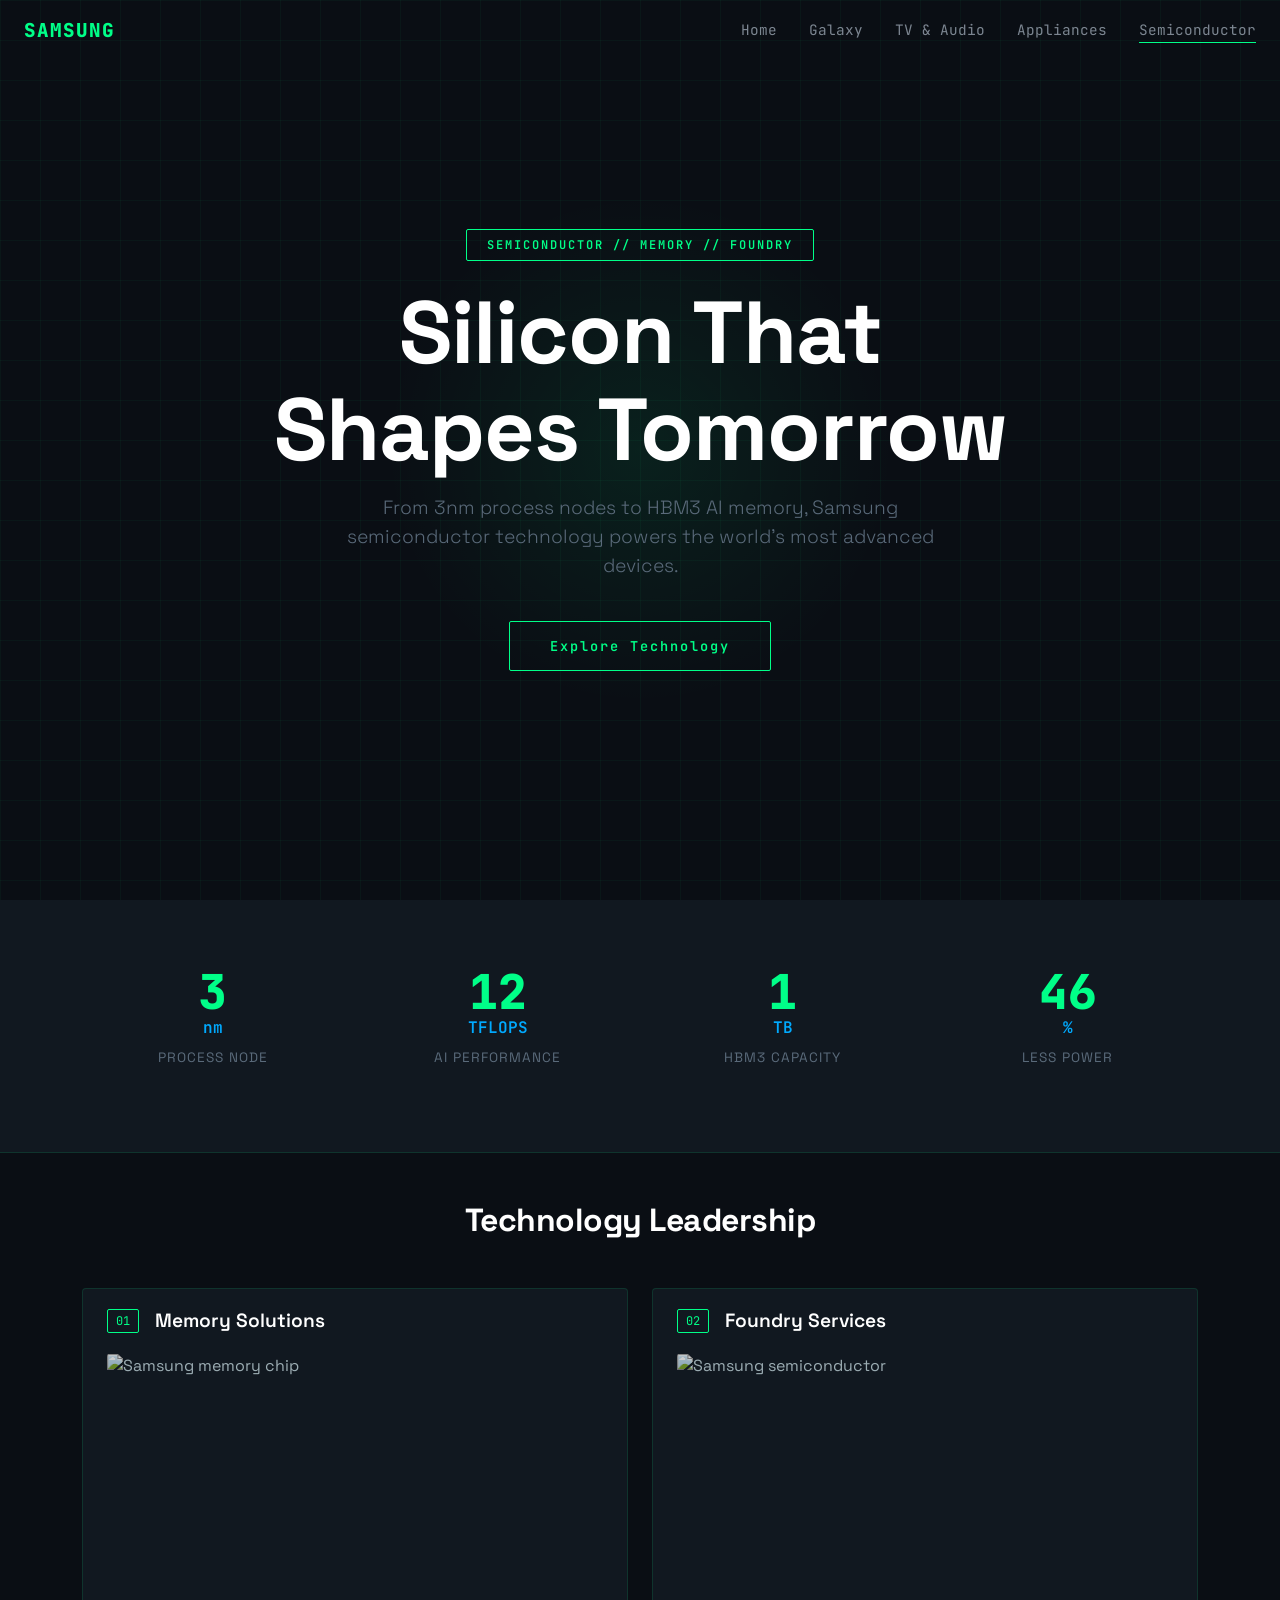
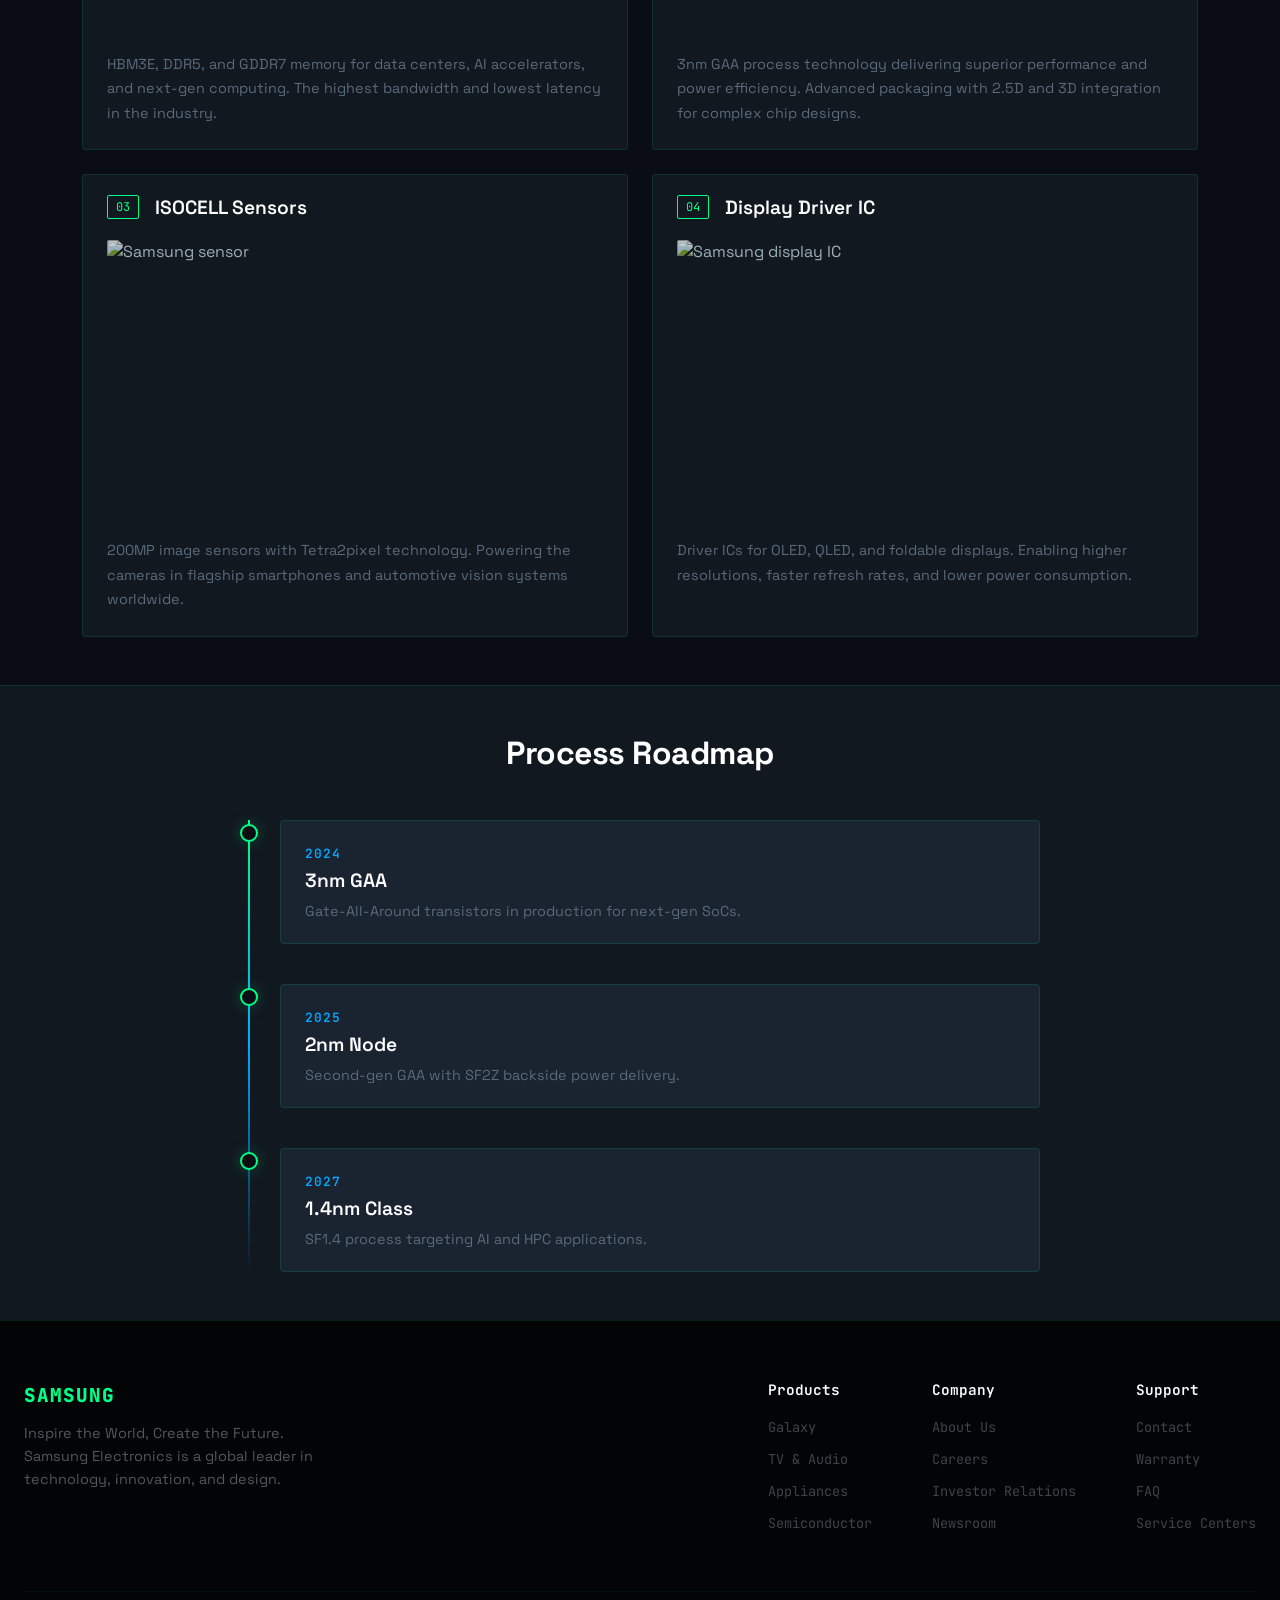
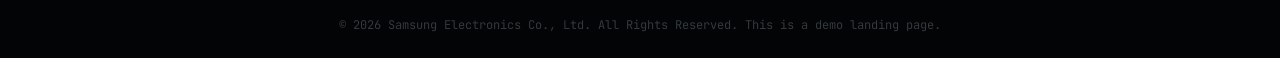
==== semiconductor.html @ de54663b "Add files via upload" ====
<!doctype html>
<html lang="en">
  <head>
    <meta charset="UTF-8" />
    <link rel="icon" type="image/svg+xml" href="/vite.svg" />
    <meta name="viewport" content="width=device-width, initial-scale=1.0" />
    <title>Samsung | Semiconductor</title>
    <link href="https://cdn.jsdelivr.net/npm/bootstrap@5.3.3/dist/css/bootstrap.min.css" rel="stylesheet" />
    <link href="https://fonts.googleapis.com/css2?family=JetBrains+Mono:wght@400;600;800&family=Space+Grotesk:wght@300;400;600;700&display=swap" rel="stylesheet" />
    <link rel="stylesheet" href="/styles/semiconductor.css" />
  </head>
  <body>
    <div id="navbar"></div>

    <section class="semi-hero">
      <div class="semi-hero-grid"></div>
      <div class="semi-hero-content container">
        <div class="semi-tag animate-fade-up">SEMICONDUCTOR // MEMORY // FOUNDRY</div>
        <h1 class="semi-title animate-fade-up delay-1">Silicon That<br>Shapes Tomorrow</h1>
        <p class="semi-subtitle animate-fade-up delay-2">From 3nm process nodes to HBM3 AI memory, Samsung semiconductor technology powers the world's most advanced devices.</p>
        <div class="semi-cta animate-fade-up delay-3">
          <button class="btn-semi-primary" id="semiDiscoverBtn">Explore Technology</button>
        </div>
      </div>
    </section>

    <section class="semi-stats py-5">
      <div class="container">
        <div class="row g-4 text-center">
          <div class="col-md-3">
            <div class="semi-stat reveal" data-page="semi">
              <span class="semi-stat-number" data-count="3">0</span>
              <span class="semi-stat-unit">nm</span>
              <p>Process Node</p>
            </div>
          </div>
          <div class="col-md-3">
            <div class="semi-stat reveal" data-page="semi">
              <span class="semi-stat-number" data-count="12">0</span>
              <span class="semi-stat-unit">TFLOPS</span>
              <p>AI Performance</p>
            </div>
          </div>
          <div class="col-md-3">
            <div class="semi-stat reveal" data-page="semi">
              <span class="semi-stat-number" data-count="1">0</span>
              <span class="semi-stat-unit">TB</span>
              <p>HBM3 Capacity</p>
            </div>
          </div>
          <div class="col-md-3">
            <div class="semi-stat reveal" data-page="semi">
              <span class="semi-stat-number" data-count="50">0</span>
              <span class="semi-stat-unit">%</span>
              <p>Less Power</p>
            </div>
          </div>
        </div>
      </div>
    </section>

    <section class="semi-technology py-5">
      <div class="container">
        <h2 class="semi-section-title text-center mb-5 reveal" data-page="semi">Technology Leadership</h2>
        <div class="row g-4">
          <div class="col-md-6">
            <div class="tech-card reveal" data-page="semi">
              <div class="tech-card-header">
                <span class="tech-card-id">01</span>
                <h3>Memory Solutions</h3>
              </div>
              <div class="tech-card-image">
                <img src="https://images.pexels.com/photos/51165/cpu-processor-electronics-computer-51165.jpeg?auto=compress&cs=tinysrgb&w=600" alt="Samsung memory chip" />
              </div>
              <p>HBM3E, DDR5, and GDDR7 memory for data centers, AI accelerators, and next-gen computing. The highest bandwidth and lowest latency in the industry.</p>
            </div>
          </div>
          <div class="col-md-6">
            <div class="tech-card reveal" data-page="semi">
              <div class="tech-card-header">
                <span class="tech-card-id">02</span>
                <h3>Foundry Services</h3>
              </div>
              <div class="tech-card-image">
                <img src="https://images.pexels.com/photos/3665442/pexels-photo-3665442.jpeg?auto=compress&cs=tinysrgb&w=600" alt="Samsung semiconductor" />
              </div>
              <p>3nm GAA process technology delivering superior performance and power efficiency. Advanced packaging with 2.5D and 3D integration for complex chip designs.</p>
            </div>
          </div>
          <div class="col-md-6">
            <div class="tech-card reveal" data-page="semi">
              <div class="tech-card-header">
                <span class="tech-card-id">03</span>
                <h3>ISOCELL Sensors</h3>
              </div>
              <div class="tech-card-image">
                <img src="https://images.pexels.com/photos/6636463/pexels-photo-6636463.jpeg?auto=compress&cs=tinysrgb&w=600" alt="Samsung sensor" />
              </div>
              <p>200MP image sensors with Tetra2pixel technology. Powering the cameras in flagship smartphones and automotive vision systems worldwide.</p>
            </div>
          </div>
          <div class="col-md-6">
            <div class="tech-card reveal" data-page="semi">
              <div class="tech-card-header">
                <span class="tech-card-id">04</span>
                <h3>Display Driver IC</h3>
              </div>
              <div class="tech-card-image">
                <img src="https://images.pexels.com/photos/37052613/pexels-photo-37052613.jpeg?auto=compress&cs=tinysrgb&w=600" alt="Samsung display IC" />
              </div>
              <p>Driver ICs for OLED, QLED, and foldable displays. Enabling higher resolutions, faster refresh rates, and lower power consumption.</p>
            </div>
          </div>
        </div>
      </div>
    </section>

    <section class="semi-timeline py-5">
      <div class="container">
        <h2 class="semi-section-title text-center mb-5 reveal" data-page="semi">Process Roadmap</h2>
        <div class="timeline">
          <div class="timeline-item reveal" data-page="semi">
            <div class="timeline-dot"></div>
            <div class="timeline-content">
              <span class="timeline-year">2024</span>
              <h3>3nm GAA</h3>
              <p>Gate-All-Around transistors in production for next-gen SoCs.</p>
            </div>
          </div>
          <div class="timeline-item reveal" data-page="semi">
            <div class="timeline-dot"></div>
            <div class="timeline-content">
              <span class="timeline-year">2025</span>
              <h3>2nm Node</h3>
              <p>Second-gen GAA with SF2Z backside power delivery.</p>
            </div>
          </div>
          <div class="timeline-item reveal" data-page="semi">
            <div class="timeline-dot"></div>
            <div class="timeline-content">
              <span class="timeline-year">2027</span>
              <h3>1.4nm Class</h3>
              <p>SF1.4 process targeting AI and HPC applications.</p>
            </div>
          </div>
        </div>
      </div>
    </section>

    <div id="footer"></div>
    <script type="module" src="/scripts/semiconductor.js"></script>
  </body>
</html>
---- styles/semiconductor.css ----
/* ===== SEMICONDUCTOR PAGE - Tech Industrial Theme ===== */
:root {
  --semi-bg: #0a0e14;
  --semi-surface: #111820;
  --semi-surface-2: #1a2330;
  --semi-primary: #00ff88;
  --semi-primary-glow: rgba(0, 255, 136, 0.25);
  --semi-accent: #00aaff;
  --semi-accent-glow: rgba(0, 170, 255, 0.2);
  --semi-amber: #ffaa00;
  --semi-text: #c8d6e5;
  --semi-text-dim: #5a6a7a;
  --semi-border: rgba(0, 255, 136, 0.12);
  --semi-grid-line: rgba(0, 255, 136, 0.04);
  --semi-success: #00ff88;
  --semi-warning: #ffaa00;
  --semi-error: #ff4466;
  --semi-neutral-100: #1a2330;
  --semi-neutral-200: #162030;
  --semi-neutral-300: #122030;
  --semi-neutral-400: #0e1a28;
  --semi-neutral-500: #0a141e;
  --semi-neutral-600: #081018;
  --semi-neutral-700: #060c14;
  --semi-neutral-800: #04080e;
  --semi-neutral-900: #020406;
}

* { margin: 0; padding: 0; box-sizing: border-box; }

body {
  font-family: 'Space Grotesk', sans-serif;
  background-color: var(--semi-bg);
  color: var(--semi-text);
  overflow-x: hidden;
}

/* ===== NAVBAR ===== */
.samsung-navbar {
  position: fixed;
  top: 0;
  left: 0;
  width: 100%;
  z-index: 1000;
  padding: 16px 0;
  transition: all 0.4s ease;
  background: transparent;
}

.samsung-navbar.scrolled {
  background: rgba(10, 14, 20, 0.92);
  backdrop-filter: blur(12px);
  border-bottom: 1px solid var(--semi-border);
  padding: 8px 0;
}

.samsung-navbar .nav-container {
  display: flex;
  justify-content: space-between;
  align-items: center;
  max-width: 1280px;
  margin: 0 auto;
  padding: 0 24px;
}

.samsung-navbar .nav-logo {
  font-family: 'JetBrains Mono', monospace;
  font-size: 1.2rem;
  font-weight: 800;
  color: var(--semi-primary);
  text-decoration: none;
  letter-spacing: 1px;
}

.samsung-navbar .nav-links {
  display: flex;
  gap: 32px;
  align-items: center;
  list-style: none;
  margin: 0;
}

.samsung-navbar .nav-links a {
  color: rgba(200, 214, 229, 0.6);
  text-decoration: none;
  font-size: 0.9rem;
  font-weight: 400;
  transition: all 0.3s ease;
  position: relative;
  font-family: 'JetBrains Mono', monospace;
}

.samsung-navbar .nav-links a:hover {
  color: var(--semi-primary);
}

.samsung-navbar .nav-links a::after {
  content: '';
  position: absolute;
  bottom: -4px;
  left: 0;
  width: 0;
  height: 1px;
  background: var(--semi-primary);
  transition: width 0.3s ease;
}

.samsung-navbar .nav-links a:hover::after,
.samsung-navbar .nav-links a.active::after {
  width: 100%;
}

.samsung-navbar .nav-toggle {
  display: none;
  background: none;
  border: none;
  color: var(--semi-primary);
  font-size: 1.5rem;
  cursor: pointer;
}

@media (max-width: 768px) {
  .samsung-navbar .nav-links {
    display: none;
    position: absolute;
    top: 100%;
    left: 0;
    width: 100%;
    background: rgba(10, 14, 20, 0.95);
    flex-direction: column;
    padding: 20px;
    gap: 16px;
    border-bottom: 1px solid var(--semi-border);
  }
  .samsung-navbar .nav-links.open { display: flex; }
  .samsung-navbar .nav-toggle { display: block; }
}

/* ===== HERO ===== */
.semi-hero {
  height: 100vh;
  min-height: 600px;
  position: relative;
  display: flex;
  align-items: center;
  justify-content: center;
  overflow: hidden;
  background: var(--semi-bg);
}

.semi-hero-grid {
  position: absolute;
  inset: 0;
  background-image:
    linear-gradient(var(--semi-grid-line) 1px, transparent 1px),
    linear-gradient(90deg, var(--semi-grid-line) 1px, transparent 1px);
  background-size: 40px 40px;
  animation: gridMove 20s linear infinite;
}

@keyframes gridMove {
  0% { background-position: 0 0; }
  100% { background-position: 40px 40px; }
}

.semi-hero::before {
  content: '';
  position: absolute;
  top: 50%;
  left: 50%;
  width: 600px;
  height: 600px;
  transform: translate(-50%, -50%);
  background: radial-gradient(circle, rgba(0, 255, 136, 0.08) 0%, transparent 60%);
  animation: semiPulse 4s ease-in-out infinite;
}

@keyframes semiPulse {
  0%, 100% { opacity: 0.5; transform: translate(-50%, -50%) scale(1); }
  50% { opacity: 1; transform: translate(-50%, -50%) scale(1.1); }
}

.semi-hero-content {
  text-align: center;
  z-index: 2;
  position: relative;
}

.semi-tag {
  display: inline-block;
  padding: 6px 20px;
  border: 1px solid var(--semi-primary);
  border-radius: 2px;
  color: var(--semi-primary);
  font-family: 'JetBrains Mono', monospace;
  font-size: 0.75rem;
  font-weight: 600;
  letter-spacing: 2px;
  margin-bottom: 24px;
}

.semi-title {
  font-family: 'Space Grotesk', sans-serif;
  font-size: clamp(2.5rem, 7vw, 5.5rem);
  font-weight: 700;
  color: white;
  letter-spacing: -1px;
  line-height: 1.1;
}

.semi-subtitle {
  font-size: clamp(0.95rem, 2vw, 1.2rem);
  color: var(--semi-text-dim);
  margin-top: 16px;
  font-weight: 300;
  max-width: 600px;
  margin-left: auto;
  margin-right: auto;
}

.semi-cta {
  margin-top: 40px;
}

.btn-semi-primary {
  padding: 14px 40px;
  background: transparent;
  color: var(--semi-primary);
  border: 1px solid var(--semi-primary);
  border-radius: 2px;
  font-family: 'JetBrains Mono', monospace;
  font-size: 0.85rem;
  font-weight: 600;
  letter-spacing: 2px;
  cursor: pointer;
  transition: all 0.3s ease;
}

.btn-semi-primary:hover {
  background: var(--semi-primary);
  color: var(--semi-bg);
  box-shadow: 0 0 30px var(--semi-primary-glow);
}

/* ===== STATS ===== */
.semi-stats {
  background: var(--semi-surface);
  border-bottom: 1px solid var(--semi-border);
}

.semi-stat {
  text-align: center;
  padding: 20px;
}

.semi-stat-number {
  font-family: 'JetBrains Mono', monospace;
  font-size: 3rem;
  font-weight: 800;
  color: var(--semi-primary);
  display: block;
  line-height: 1;
}

.semi-stat-unit {
  font-family: 'JetBrains Mono', monospace;
  font-size: 1rem;
  color: var(--semi-accent);
  font-weight: 600;
}

.semi-stat p {
  color: var(--semi-text-dim);
  font-size: 0.85rem;
  margin-top: 8px;
  text-transform: uppercase;
  letter-spacing: 1px;
}

/* ===== TECHNOLOGY ===== */
.semi-technology {
  background: var(--semi-bg);
}

.semi-section-title {
  font-family: 'Space Grotesk', sans-serif;
  font-size: 2rem;
  font-weight: 700;
  color: white;
  letter-spacing: -0.5px;
}

.tech-card {
  background: var(--semi-surface);
  border-radius: 4px;
  overflow: hidden;
  border: 1px solid var(--semi-border);
  transition: all 0.4s ease;
  height: 100%;
}

.tech-card:hover {
  border-color: var(--semi-primary);
  box-shadow: 0 10px 40px var(--semi-primary-glow);
  transform: translateY(-4px);
}

.tech-card-header {
  display: flex;
  align-items: center;
  gap: 16px;
  padding: 20px 24px 0;
}

.tech-card-id {
  font-family: 'JetBrains Mono', monospace;
  font-size: 0.75rem;
  color: var(--semi-primary);
  border: 1px solid var(--semi-primary);
  padding: 2px 8px;
  border-radius: 2px;
}

.tech-card-header h3 {
  font-size: 1.2rem;
  font-weight: 600;
  color: white;
  margin: 0;
}

.tech-card-image {
  margin: 20px 24px;
  border-radius: 4px;
  overflow: hidden;
  aspect-ratio: 16/9;
}

.tech-card-image img {
  width: 100%;
  height: 100%;
  object-fit: cover;
  transition: transform 0.5s ease;
  filter: hue-rotate(-20deg) brightness(0.8);
}

.tech-card:hover .tech-card-image img {
  transform: scale(1.05);
}

.tech-card p {
  padding: 0 24px 24px;
  color: var(--semi-text-dim);
  font-size: 0.9rem;
  line-height: 1.7;
  margin: 0;
}

/* ===== TIMELINE ===== */
.semi-timeline {
  background: var(--semi-surface);
  border-top: 1px solid var(--semi-border);
}

.timeline {
  position: relative;
  max-width: 800px;
  margin: 0 auto;
  padding-left: 40px;
}

.timeline::before {
  content: '';
  position: absolute;
  left: 8px;
  top: 0;
  bottom: 0;
  width: 2px;
  background: linear-gradient(to bottom, var(--semi-primary), var(--semi-accent), transparent);
}

.timeline-item {
  position: relative;
  padding-bottom: 40px;
}

.timeline-item:last-child {
  padding-bottom: 0;
}

.timeline-dot {
  position: absolute;
  left: -40px;
  top: 4px;
  width: 18px;
  height: 18px;
  border-radius: 50%;
  background: var(--semi-bg);
  border: 2px solid var(--semi-primary);
  box-shadow: 0 0 15px var(--semi-primary-glow);
  transition: all 0.3s ease;
}

.timeline-item:hover .timeline-dot {
  background: var(--semi-primary);
  box-shadow: 0 0 25px var(--semi-primary-glow);
}

.timeline-content {
  background: var(--semi-surface-2);
  border: 1px solid var(--semi-border);
  border-radius: 4px;
  padding: 20px 24px;
  transition: all 0.3s ease;
}

.timeline-item:hover .timeline-content {
  border-color: var(--semi-primary);
  transform: translateX(8px);
}

.timeline-year {
  font-family: 'JetBrains Mono', monospace;
  font-size: 0.8rem;
  color: var(--semi-accent);
  font-weight: 600;
  letter-spacing: 1px;
}

.timeline-content h3 {
  font-size: 1.2rem;
  font-weight: 600;
  color: white;
  margin: 4px 0 8px;
}

.timeline-content p {
  color: var(--semi-text-dim);
  font-size: 0.9rem;
  line-height: 1.6;
  margin: 0;
}

/* ===== FOOTER ===== */
.samsung-footer {
  background: var(--semi-neutral-900);
  color: rgba(200, 214, 229, 0.4);
  padding: 60px 0 24px;
  border-top: 1px solid var(--semi-border);
}

.samsung-footer .footer-container {
  max-width: 1280px;
  margin: 0 auto;
  padding: 0 24px;
}

.samsung-footer .footer-top {
  display: flex;
  justify-content: space-between;
  flex-wrap: wrap;
  gap: 40px;
  margin-bottom: 40px;
}

.samsung-footer .footer-brand {
  font-family: 'JetBrains Mono', monospace;
  font-size: 1.2rem;
  font-weight: 800;
  color: var(--semi-primary);
  margin-bottom: 12px;
  letter-spacing: 1px;
}

.samsung-footer .footer-tagline {
  font-size: 0.9rem;
  max-width: 300px;
  line-height: 1.6;
}

.samsung-footer .footer-links {
  display: flex;
  gap: 60px;
  flex-wrap: wrap;
}

.samsung-footer .footer-col h4 {
  color: white;
  font-size: 0.9rem;
  font-weight: 600;
  margin-bottom: 16px;
  font-family: 'JetBrains Mono', monospace;
}

.samsung-footer .footer-col ul {
  list-style: none;
  padding: 0;
}

.samsung-footer .footer-col ul li {
  margin-bottom: 8px;
}

.samsung-footer .footer-col ul li a {
  color: rgba(200, 214, 229, 0.3);
  text-decoration: none;
  font-size: 0.85rem;
  transition: color 0.2s ease;
  font-family: 'JetBrains Mono', monospace;
}

.samsung-footer .footer-col ul li a:hover {
  color: var(--semi-primary);
}

.samsung-footer .footer-bottom {
  border-top: 1px solid rgba(0, 255, 136, 0.05);
  padding-top: 24px;
  text-align: center;
  font-size: 0.75rem;
  color: rgba(200, 214, 229, 0.25);
  font-family: 'JetBrains Mono', monospace;
}

/* ===== ANIMATIONS ===== */
.animate-fade-up {
  opacity: 0;
  transform: translateY(40px);
  animation: fadeUp 0.8s ease forwards;
}

.delay-1 { animation-delay: 0.2s; }
.delay-2 { animation-delay: 0.4s; }
.delay-3 { animation-delay: 0.6s; }

@keyframes fadeUp {
  to { opacity: 1; transform: translateY(0); }
}

.reveal {
  opacity: 0;
  transform: translateY(40px);
  transition: opacity 0.7s ease, transform 0.7s ease;
}

.reveal.visible {
  opacity: 1;
  transform: translateY(0);
}

/* ===== TOAST ===== */
.samsung-toast {
  position: fixed;
  bottom: 30px;
  right: 30px;
  background: var(--semi-surface-2);
  color: var(--semi-primary);
  border: 1px solid var(--semi-primary);
  padding: 16px 28px;
  border-radius: 2px;
  font-family: 'JetBrains Mono', monospace;
  font-size: 0.85rem;
  font-weight: 600;
  letter-spacing: 1px;
  box-shadow: 0 10px 40px var(--semi-primary-glow);
  z-index: 9999;
  transform: translateX(400px);
  opacity: 0;
  transition: all 0.4s ease;
}

.samsung-toast.show {
  transform: translateX(0);
  opacity: 1;
}
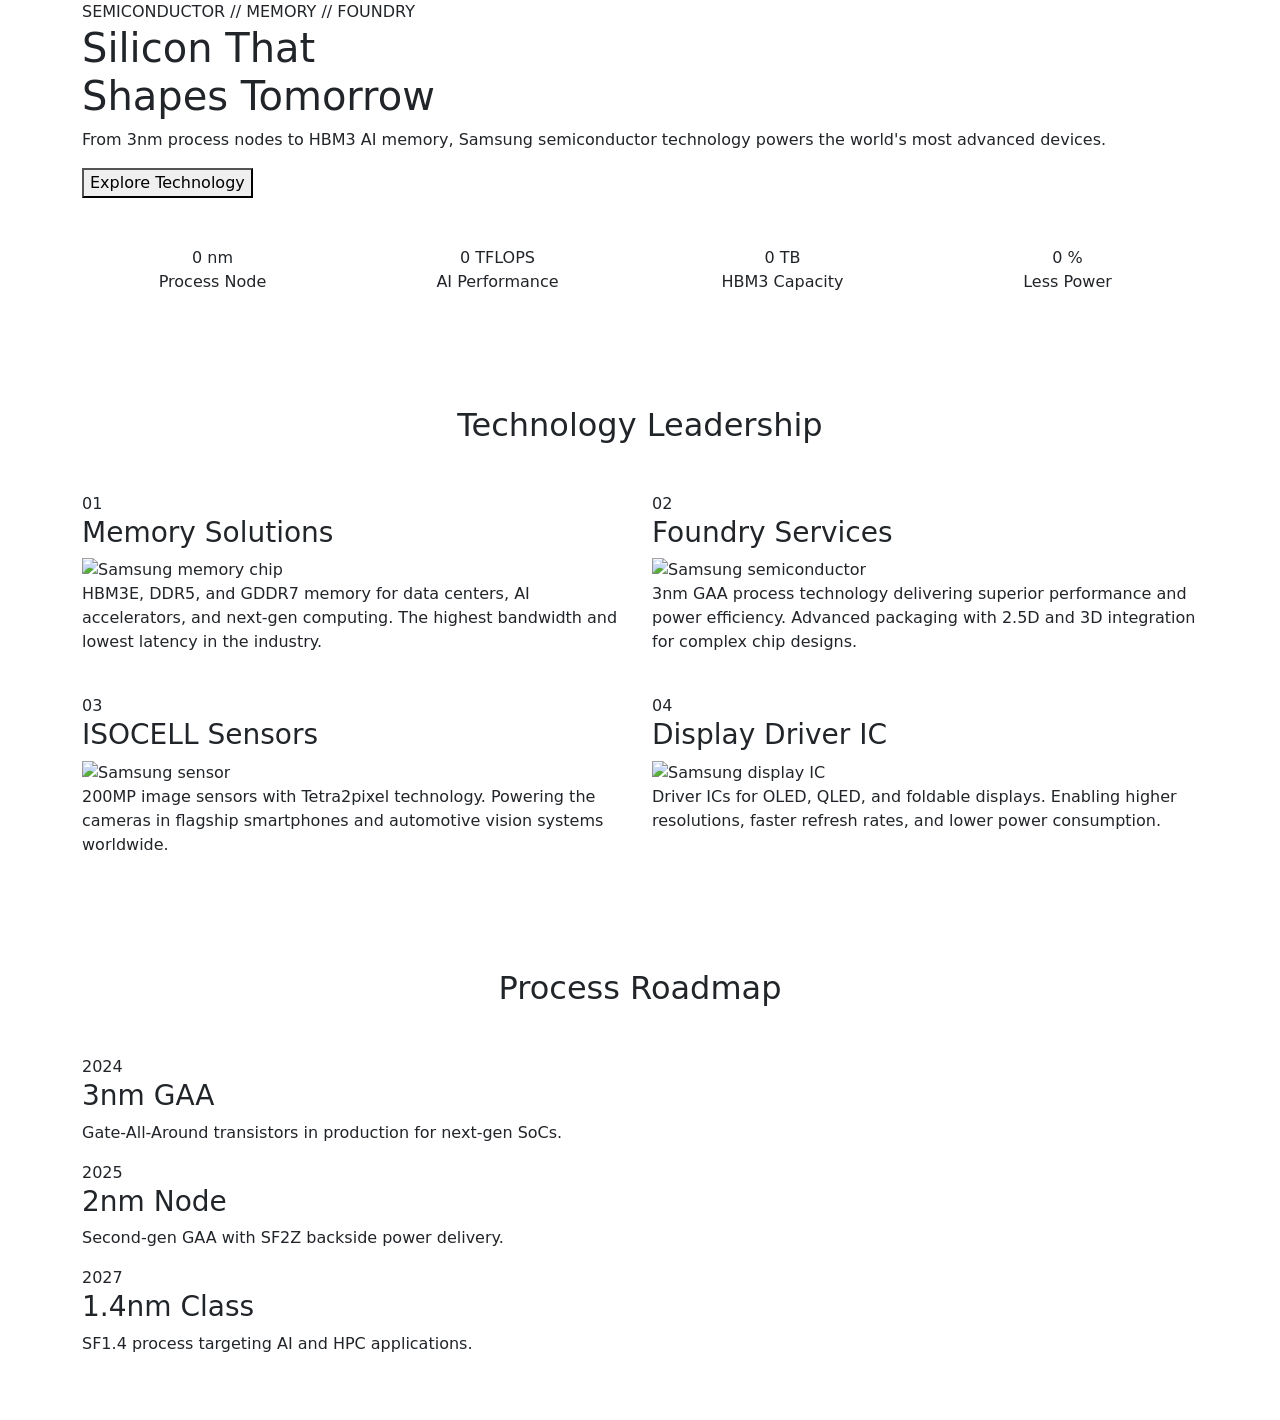
==== commit d1717b95: "Add files via upload" ====
--- a/semiconductor.html
+++ b/semiconductor.html
@@ -7,7 +7,7 @@
     <title>Samsung | Semiconductor</title>
     <link href="https://cdn.jsdelivr.net/npm/bootstrap@5.3.3/dist/css/bootstrap.min.css" rel="stylesheet" />
     <link href="https://fonts.googleapis.com/css2?family=JetBrains+Mono:wght@400;600;800&family=Space+Grotesk:wght@300;400;600;700&display=swap" rel="stylesheet" />
-    <link rel="stylesheet" href="/styles/semiconductor.css" />
+    <link rel="stylesheet" href="styles/semiconductor.css" />
   </head>
   <body>
     <div id="navbar"></div>
@@ -148,6 +148,6 @@
     </section>
 
     <div id="footer"></div>
-    <script type="module" src="/scripts/semiconductor.js"></script>
+    <script type="module" src="scripts/semiconductor.js"></script>
   </body>
 </html>
